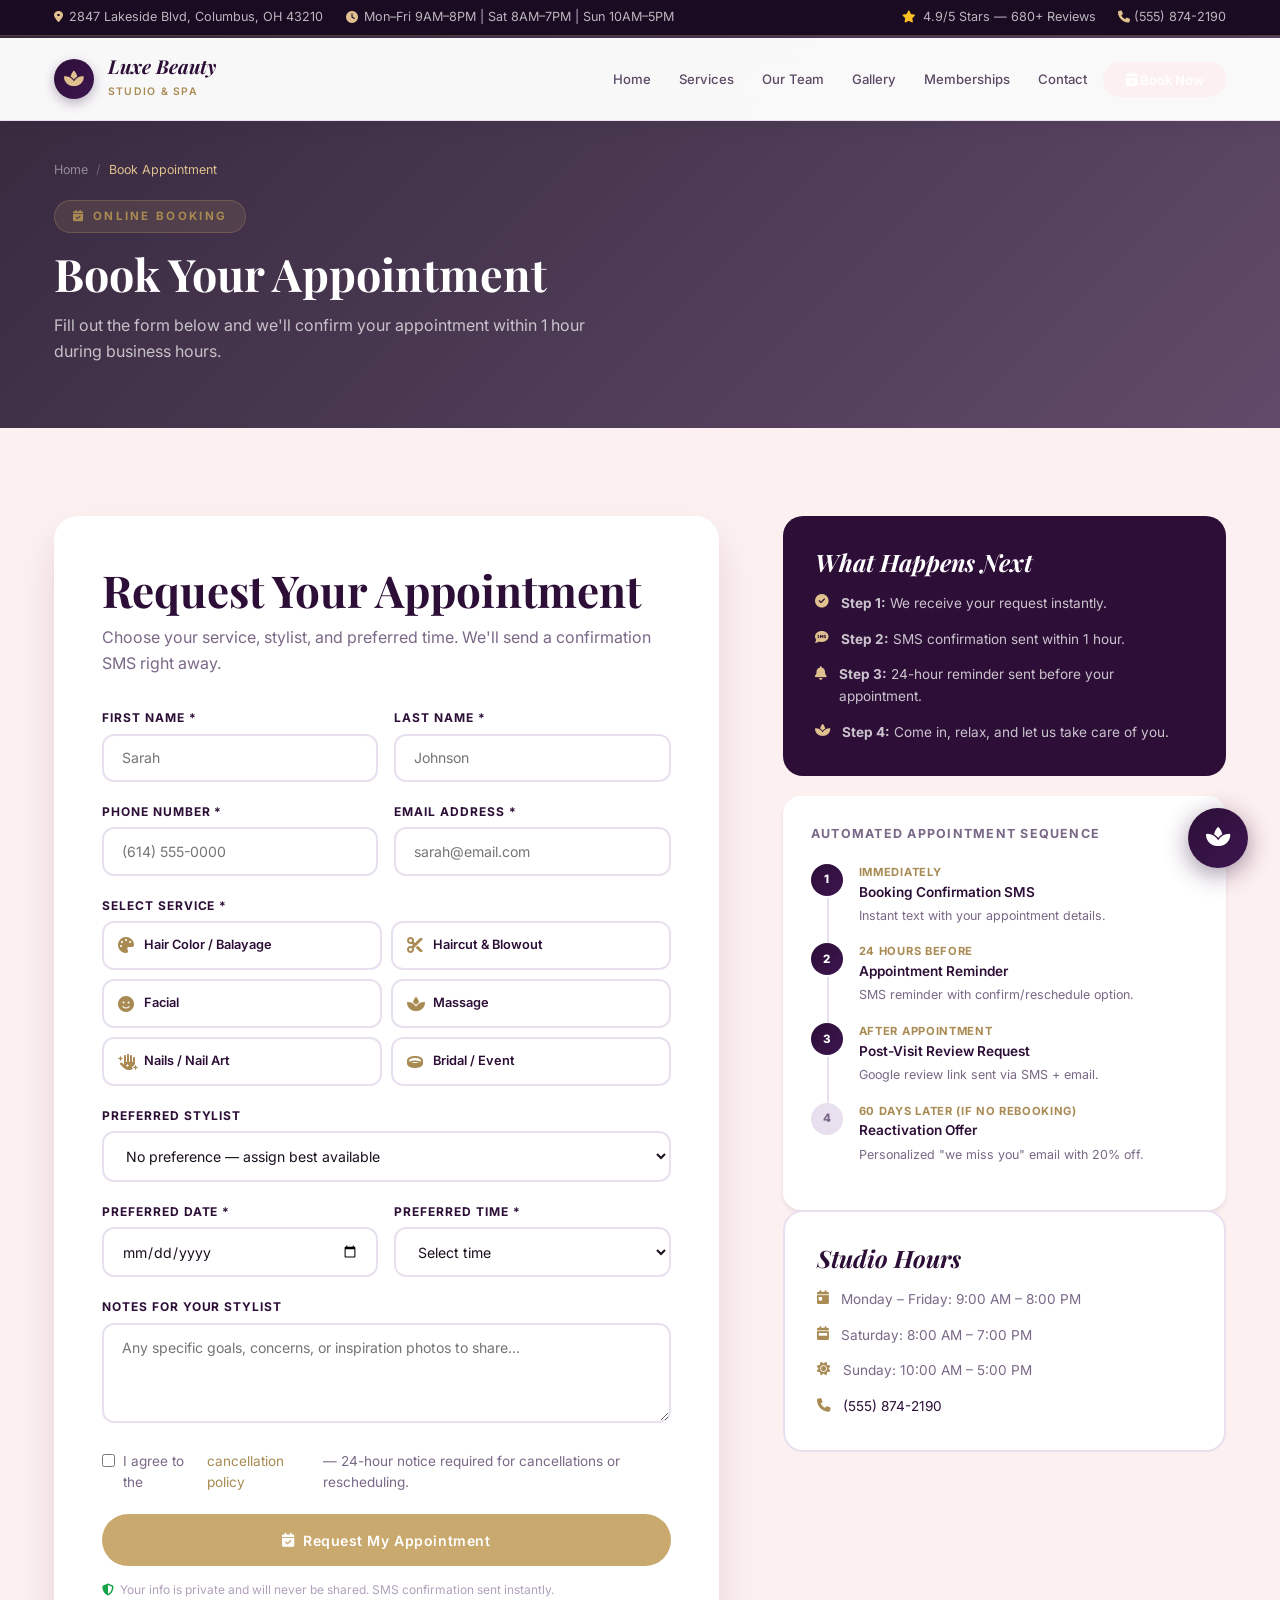
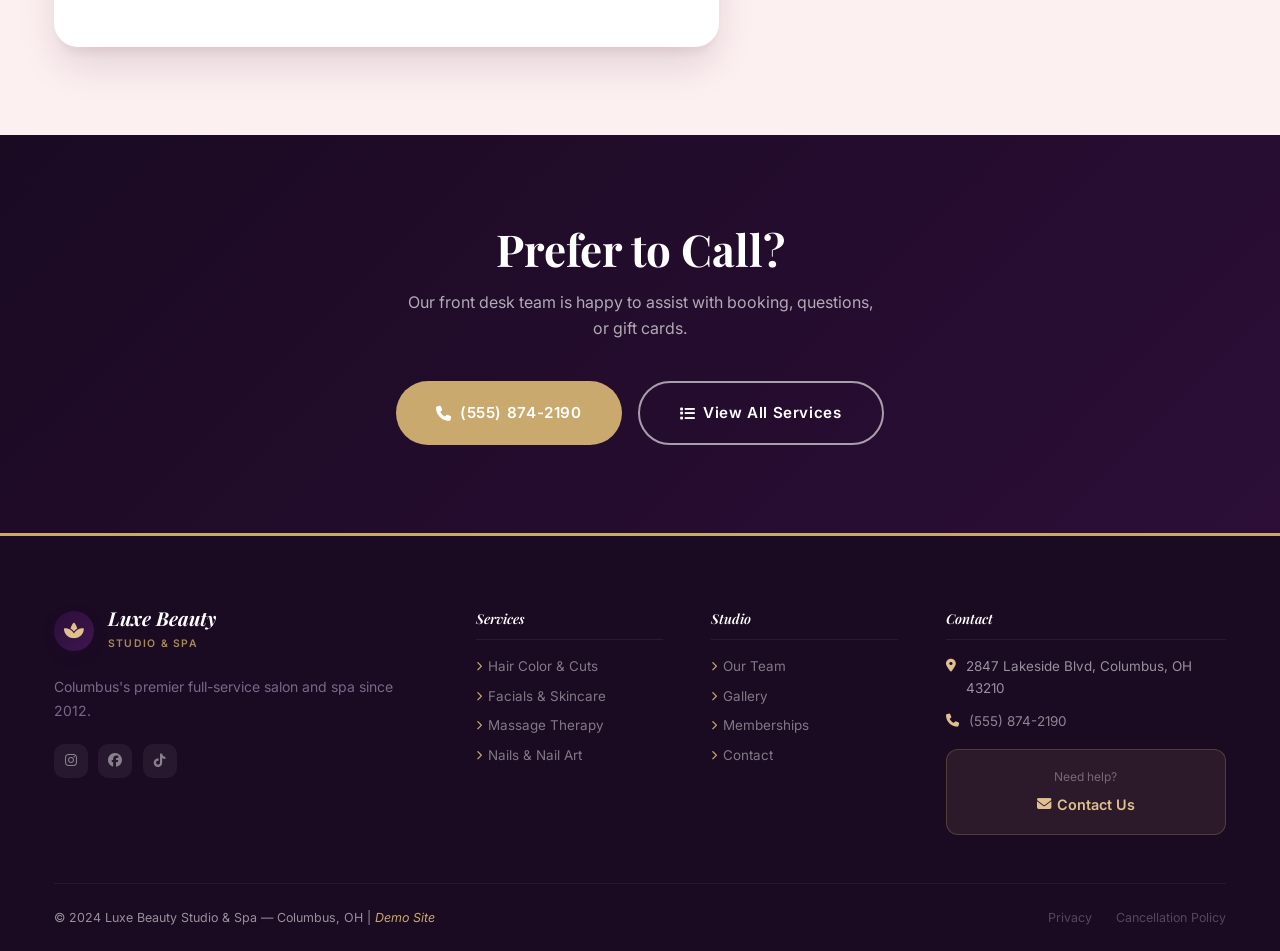
==== booking.html @ 91ecd293 "Initial commit: Luxe Beauty Studio — Salon & Spa Demo Site" ====
<!DOCTYPE html>
<html lang="en">
<head>
  <meta charset="UTF-8" />
  <meta name="viewport" content="width=device-width, initial-scale=1.0" />
  <title>Book Appointment | Luxe Beauty Studio | Columbus, OH</title>
  <meta name="description" content="Book your appointment at Luxe Beauty Studio online in 60 seconds. Hair, facials, massage, nails, bridal — 7 days a week in Columbus, OH." />
  <link rel="stylesheet" href="css/style.css" />
  <link rel="stylesheet" href="https://cdnjs.cloudflare.com/ajax/libs/font-awesome/6.5.0/css/all.min.css" />
  <link rel="preconnect" href="https://fonts.googleapis.com" />
  <link rel="preconnect" href="https://fonts.gstatic.com" crossorigin />
  <link href="https://fonts.googleapis.com/css2?family=Playfair+Display:ital,wght@0,400;0,600;0,700;1,400;1,600&family=Inter:wght@400;500;600;700&display=swap" rel="stylesheet" />
</head>
<body>

  <div class="top-bar">
    <div class="container">
      <div class="top-bar-left">
        <div class="top-bar-item"><i class="fas fa-map-marker-alt"></i><span>2847 Lakeside Blvd, Columbus, OH 43210</span></div>
        <div class="top-bar-item"><i class="fas fa-clock"></i><span>Mon–Fri 9AM–8PM | Sat 8AM–7PM | Sun 10AM–5PM</span></div>
      </div>
      <div class="top-bar-right">
        <div class="top-bar-item"><i class="fas fa-star" style="color:#fbbf24"></i><span>4.9/5 Stars — 680+ Reviews</span></div>
        <div class="top-bar-item"><a href="tel:5558742190"><i class="fas fa-phone"></i> (555) 874-2190</a></div>
      </div>
    </div>
  </div>

  <nav class="navbar">
    <div class="container">
      <a href="index.html" class="nav-logo">
        <div class="logo-emblem"><i class="fas fa-spa" style="color:var(--gold-light)"></i></div>
        <div><div class="logo-text-main">Luxe Beauty</div><span class="logo-text-sub">Studio &amp; Spa</span></div>
      </a>
      <ul class="nav-links">
        <li><a href="index.html">Home</a></li>
        <li><a href="services.html">Services</a></li>
        <li><a href="stylists.html">Our Team</a></li>
        <li><a href="gallery.html">Gallery</a></li>
        <li><a href="membership.html">Memberships</a></li>
        <li><a href="contact.html">Contact</a></li>
        <li><a href="booking.html" class="nav-cta active"><i class="fas fa-calendar-check"></i> Book Now</a></li>
      </ul>
      <button class="mobile-menu-btn" aria-label="Menu"><span></span><span></span><span></span></button>
    </div>
  </nav>

  <div class="page-hero">
    <div class="page-hero-bg" style="background-image:url('https://images.unsplash.com/photo-1522337360788-8b13dee7a37e?auto=format&fit=crop&w=1920&q=80')"></div>
    <div class="page-hero-overlay"></div>
    <div class="container">
      <div class="breadcrumb"><a href="index.html">Home</a><span class="sep">/</span><span class="current">Book Appointment</span></div>
      <div class="section-label"><i class="fas fa-calendar-check"></i> Online Booking</div>
      <h1>Book Your Appointment</h1>
      <p>Fill out the form below and we'll confirm your appointment within 1 hour during business hours.</p>
    </div>
  </div>

  <section class="booking-section">
    <div class="container">
      <div class="booking-grid">

        <!-- BOOKING FORM -->
        <div class="booking-form-card">
          <h2>Request Your Appointment</h2>
          <p>Choose your service, stylist, and preferred time. We'll send a confirmation SMS right away.</p>
          <form id="bookingForm" novalidate>

            <div class="form-row">
              <div class="form-group">
                <label class="form-label">First Name *</label>
                <input class="form-input" type="text" name="clientName" placeholder="Sarah" required />
              </div>
              <div class="form-group">
                <label class="form-label">Last Name *</label>
                <input class="form-input" type="text" name="clientLast" placeholder="Johnson" required />
              </div>
            </div>

            <div class="form-row">
              <div class="form-group">
                <label class="form-label">Phone Number *</label>
                <input class="form-input" type="tel" placeholder="(614) 555-0000" required />
              </div>
              <div class="form-group">
                <label class="form-label">Email Address *</label>
                <input class="form-input" type="email" placeholder="sarah@email.com" required />
              </div>
            </div>

            <div class="form-group">
              <label class="form-label">Select Service *</label>
              <div class="service-picker">
                <div class="service-pick-card" data-service="Hair Color / Balayage">
                  <i class="fas fa-palette"></i><span>Hair Color / Balayage</span>
                </div>
                <div class="service-pick-card" data-service="Haircut & Blowout">
                  <i class="fas fa-cut"></i><span>Haircut &amp; Blowout</span>
                </div>
                <div class="service-pick-card" data-service="Facial">
                  <i class="fas fa-smile"></i><span>Facial</span>
                </div>
                <div class="service-pick-card" data-service="Massage">
                  <i class="fas fa-spa"></i><span>Massage</span>
                </div>
                <div class="service-pick-card" data-service="Nails / Nail Art">
                  <i class="fas fa-hand-sparkles"></i><span>Nails / Nail Art</span>
                </div>
                <div class="service-pick-card" data-service="Bridal / Special Event">
                  <i class="fas fa-ring"></i><span>Bridal / Event</span>
                </div>
              </div>
              <input type="hidden" id="selectedService" name="service" value="" />
            </div>

            <div class="form-group">
              <label class="form-label">Preferred Stylist</label>
              <select class="form-select" name="stylist">
                <option value="">No preference — assign best available</option>
                <option value="sophia">Sophia Laurent (Color Director)</option>
                <option value="jade">Jade Williams (Balayage)</option>
                <option value="elena">Elena Rossi (Skincare)</option>
                <option value="marcus">Marcus Bell (Cuts & Style)</option>
                <option value="priya">Priya Sharma (Massage)</option>
                <option value="chloe">Chloe Davis (Nails)</option>
              </select>
            </div>

            <div class="form-row">
              <div class="form-group">
                <label class="form-label">Preferred Date *</label>
                <input class="form-input" type="date" name="apptDate" required />
              </div>
              <div class="form-group">
                <label class="form-label">Preferred Time *</label>
                <select class="form-select" name="apptTime" required>
                  <option value="">Select time</option>
                  <option>9:00 AM</option>
                  <option>10:00 AM</option>
                  <option>11:00 AM</option>
                  <option>12:00 PM</option>
                  <option>1:00 PM</option>
                  <option>2:00 PM</option>
                  <option>3:00 PM</option>
                  <option>4:00 PM</option>
                  <option>5:00 PM</option>
                  <option>6:00 PM</option>
                </select>
              </div>
            </div>

            <div class="form-group">
              <label class="form-label">Notes for Your Stylist</label>
              <textarea class="form-textarea" name="notes" placeholder="Any specific goals, concerns, or inspiration photos to share…"></textarea>
            </div>

            <div class="form-group">
              <label style="display:flex; gap:0.5rem; align-items:flex-start; cursor:pointer; font-size:0.85rem; color:var(--gray-600);">
                <input type="checkbox" required style="margin-top:3px; accent-color:var(--gold);" />
                I agree to the <a href="#" style="color:var(--gold-dark);">cancellation policy</a> — 24-hour notice required for cancellations or rescheduling.
              </label>
            </div>

            <button type="submit" class="btn btn-gold" style="width:100%; justify-content:center; padding:1.1rem;"><i class="fas fa-calendar-check"></i> Request My Appointment</button>
            <p class="form-note"><i class="fas fa-shield-alt"></i> Your info is private and will never be shared. SMS confirmation sent instantly.</p>
          </form>
        </div>

        <!-- SIDEBAR -->
        <div class="booking-sidebar">
          <div class="book-sidebar-card">
            <h3>What Happens Next</h3>
            <div class="book-feature"><i class="fas fa-check-circle"></i><span><strong>Step 1:</strong> We receive your request instantly.</span></div>
            <div class="book-feature"><i class="fas fa-comment-sms"></i><span><strong>Step 2:</strong> SMS confirmation sent within 1 hour.</span></div>
            <div class="book-feature"><i class="fas fa-bell"></i><span><strong>Step 3:</strong> 24-hour reminder sent before your appointment.</span></div>
            <div class="book-feature"><i class="fas fa-spa"></i><span><strong>Step 4:</strong> Come in, relax, and let us take care of you.</span></div>
          </div>

          <div class="appt-seq">
            <h4>Automated Appointment Sequence</h4>
            <div class="aseq-item">
              <div class="aseq-dot">1</div>
              <div class="aseq-content">
                <div class="aseq-time">Immediately</div>
                <h5>Booking Confirmation SMS</h5>
                <p style="font-size:0.78rem;">Instant text with your appointment details.</p>
              </div>
            </div>
            <div class="aseq-item">
              <div class="aseq-dot">2</div>
              <div class="aseq-content">
                <div class="aseq-time">24 Hours Before</div>
                <h5>Appointment Reminder</h5>
                <p style="font-size:0.78rem;">SMS reminder with confirm/reschedule option.</p>
              </div>
            </div>
            <div class="aseq-item">
              <div class="aseq-dot">3</div>
              <div class="aseq-content">
                <div class="aseq-time">After Appointment</div>
                <h5>Post-Visit Review Request</h5>
                <p style="font-size:0.78rem;">Google review link sent via SMS + email.</p>
              </div>
            </div>
            <div class="aseq-item">
              <div class="aseq-dot muted">4</div>
              <div class="aseq-content">
                <div class="aseq-time">60 Days Later (if no rebooking)</div>
                <h5>Reactivation Offer</h5>
                <p style="font-size:0.78rem;">Personalized "we miss you" email with 20% off.</p>
              </div>
            </div>
          </div>

          <div class="book-sidebar-card" style="background:white; border:2px solid var(--gray-200); color:var(--dark);">
            <h3 style="color:var(--plum);">Studio Hours</h3>
            <div class="book-feature" style="color:var(--gray-600);"><i class="fas fa-calendar-day" style="color:var(--gold-dark)"></i><span>Monday – Friday: 9:00 AM – 8:00 PM</span></div>
            <div class="book-feature" style="color:var(--gray-600);"><i class="fas fa-calendar-week" style="color:var(--gold-dark)"></i><span>Saturday: 8:00 AM – 7:00 PM</span></div>
            <div class="book-feature" style="color:var(--gray-600);"><i class="fas fa-sun" style="color:var(--gold-dark)"></i><span>Sunday: 10:00 AM – 5:00 PM</span></div>
            <div class="book-feature" style="color:var(--gray-600);"><i class="fas fa-phone" style="color:var(--gold-dark)"></i><span><a href="tel:5558742190" style="color:var(--plum);">(555) 874-2190</a></span></div>
          </div>
        </div>

      </div>
    </div>
  </section>

  <!-- CTA -->
  <div class="cta-band">
    <div class="container">
      <h2>Prefer to Call?</h2>
      <p>Our front desk team is happy to assist with booking, questions, or gift cards.</p>
      <div class="cta-buttons">
        <a href="tel:5558742190" class="btn btn-gold btn-lg"><i class="fas fa-phone"></i> (555) 874-2190</a>
        <a href="services.html" class="btn btn-outline btn-lg"><i class="fas fa-list"></i> View All Services</a>
      </div>
    </div>
  </div>

  <footer class="footer">
    <div class="container">
      <div class="footer-grid">
        <div class="footer-brand"><div class="nav-logo" style="margin-bottom:1rem;"><div class="logo-emblem"><i class="fas fa-spa" style="color:var(--gold-light)"></i></div><div><div class="logo-text-main" style="color:white;">Luxe Beauty</div><span class="logo-text-sub">Studio &amp; Spa</span></div></div><p>Columbus's premier full-service salon and spa since 2012.</p><div class="footer-social"><a href="#" class="social-link"><i class="fab fa-instagram"></i></a><a href="#" class="social-link"><i class="fab fa-facebook"></i></a><a href="#" class="social-link"><i class="fab fa-tiktok"></i></a></div></div>
        <div class="footer-col"><h4>Services</h4><ul class="footer-links"><li><a href="services.html"><i class="fas fa-chevron-right"></i> Hair Color & Cuts</a></li><li><a href="services.html"><i class="fas fa-chevron-right"></i> Facials & Skincare</a></li><li><a href="services.html"><i class="fas fa-chevron-right"></i> Massage Therapy</a></li><li><a href="services.html"><i class="fas fa-chevron-right"></i> Nails & Nail Art</a></li></ul></div>
        <div class="footer-col"><h4>Studio</h4><ul class="footer-links"><li><a href="stylists.html"><i class="fas fa-chevron-right"></i> Our Team</a></li><li><a href="gallery.html"><i class="fas fa-chevron-right"></i> Gallery</a></li><li><a href="membership.html"><i class="fas fa-chevron-right"></i> Memberships</a></li><li><a href="contact.html"><i class="fas fa-chevron-right"></i> Contact</a></li></ul></div>
        <div class="footer-col"><h4>Contact</h4><div class="footer-contact-item"><i class="fas fa-map-marker-alt"></i><span>2847 Lakeside Blvd, Columbus, OH 43210</span></div><div class="footer-contact-item"><i class="fas fa-phone"></i><a href="tel:5558742190">(555) 874-2190</a></div><div class="footer-cta-box" style="margin-top:1rem;"><p>Need help?</p><a href="contact.html"><i class="fas fa-envelope"></i> Contact Us</a></div></div>
      </div>
    </div>
    <div class="container"><div class="footer-bottom"><span>© 2024 Luxe Beauty Studio &amp; Spa — Columbus, OH | <em>Demo Site</em></span><div class="footer-bottom-links"><a href="#">Privacy</a><a href="#">Cancellation Policy</a></div></div></div>
  </footer>

  <!-- MODALS -->
  <div id="bookingConfirmModal" class="modal-overlay">
    <div class="modal-card">
      <div class="modal-icon success"><i class="fas fa-check"></i></div>
      <h3>Appointment Requested!</h3>
      <p>Thank you, <strong class="conf-name">Sarah</strong>! Your appointment request has been received. We'll send a confirmation SMS within 1 hour.</p>
      <div class="modal-box">
        <h4>Appointment Summary</h4>
        <div class="conf-row"><i class="fas fa-spa"></i><span>Service: <strong class="conf-service">Balayage</strong></span></div>
        <div class="conf-row"><i class="fas fa-calendar"></i><span>Date &amp; Time: <strong class="conf-date">TBD</strong></span></div>
        <div class="conf-row"><i class="fas fa-map-marker-alt"></i><span>2847 Lakeside Blvd, Columbus, OH 43210</span></div>
      </div>
      <div class="sms-preview">
        <i class="fas fa-comment-sms"></i>
        <span>"Appointment confirmed! 💜 See you at Luxe Beauty Studio. Reply H for help or call (555) 874-2190 to reschedule. We can't wait to see you! — The Luxe Team 🌸"</span>
      </div>
      <button class="btn btn-gold" onclick="closeModal('bookingConfirmModal')"><i class="fas fa-spa"></i> See You Then!</button>
    </div>
  </div>

  <button class="chatbot-toggle" aria-label="Chat with Aria"><i class="fas fa-spa"></i><div class="chatbot-badge" style="display:none;">1</div></button>
  <div class="chatbot-window">
    <div class="chatbot-header"><div class="chatbot-avatar">🌸</div><div class="chatbot-header-info"><h4>Aria — Beauty Concierge</h4><p><span class="online-dot"></span> Online now</p></div><button class="chatbot-close"><i class="fas fa-times"></i></button></div>
    <div class="chatbot-messages"></div>
    <div class="chatbot-quick-replies"></div>
    <div class="chatbot-input-area"><input class="chatbot-input" type="text" placeholder="Need help booking?" /><button class="chatbot-send"><i class="fas fa-paper-plane"></i></button></div>
  </div>

  <script src="js/main.js"></script>
</body>
</html>
---- css/style.css ----
/* Luxe Beauty Studio — Main Stylesheet */

:root {
  --plum: #2c0e37;
  --plum-dark: #1a0a22;
  --plum-light: #3d1650;
  --gold: #c9a96e;
  --gold-light: #dfc08e;
  --gold-dark: #a88a52;
  --rose: #e8b4b8;
  --rose-dark: #c9898f;
  --blush: #fdf0f0;
  --blush-dark: #f5e0e3;
  --cream: #fdfaf8;
  --cream-dark: #f5f0eb;
  --white: #ffffff;
  --dark: #1a0f1e;
  --gray-800: #3d2e47;
  --gray-700: #5a4a65;
  --gray-600: #7a6887;
  --gray-400: #b0a0bb;
  --gray-200: #e8e0ef;
  --gray-100: #f5f0f8;
  --green: #16a34a;
  --shadow: 0 4px 6px -1px rgba(44,14,55,0.07), 0 2px 4px -1px rgba(44,14,55,0.04);
  --shadow-lg: 0 10px 20px -3px rgba(44,14,55,0.12), 0 4px 8px -2px rgba(44,14,55,0.06);
  --shadow-xl: 0 20px 40px -5px rgba(44,14,55,0.15), 0 10px 10px -5px rgba(44,14,55,0.06);
  --shadow-rose: 0 8px 24px rgba(201,169,110,0.3);
}

* { margin: 0; padding: 0; box-sizing: border-box; }
html { scroll-behavior: smooth; }
body { font-family: 'Inter', sans-serif; color: var(--dark); line-height: 1.6; background: var(--white); }
h1,h2,h3 { font-family: 'Playfair Display', serif; font-weight: 700; line-height: 1.2; }
h4,h5 { font-weight: 600; }
h1 { font-size: clamp(2.2rem, 5vw, 3.8rem); }
h2 { font-size: clamp(1.75rem, 4vw, 2.75rem); }
h3 { font-size: clamp(1.1rem, 2.5vw, 1.5rem); }
p { color: var(--gray-600); }
a { text-decoration: none; color: inherit; }
em { font-style: italic; color: var(--gold); }
.text-center { text-align: center; }
.container { max-width: 1220px; margin: 0 auto; padding: 0 1.5rem; }
section { padding: 5.5rem 0; }

.section-label {
  display: inline-flex; align-items: center; gap: 0.5rem;
  background: rgba(201,169,110,0.12); color: var(--gold-dark);
  font-size: 0.72rem; font-weight: 700; letter-spacing: 0.2em; text-transform: uppercase;
  padding: 0.4rem 1.1rem; border-radius: 999px; margin-bottom: 0.875rem;
  border: 1px solid rgba(201,169,110,0.25);
}
.section-title { margin-bottom: 0.875rem; color: var(--plum); }
.section-subtitle { font-size: 1.05rem; color: var(--gray-600); max-width: 580px; margin: 0 auto 3rem; }

/* ===== BUTTONS ===== */
.btn {
  display: inline-flex; align-items: center; gap: 0.5rem;
  padding: 0.9rem 2rem; border-radius: 999px;
  font-weight: 600; font-size: 0.88rem; cursor: pointer; letter-spacing: 0.04em;
  transition: all 0.25s ease; border: none; font-family: 'Inter', sans-serif;
}
.btn-primary { background: var(--plum); color: white; }
.btn-primary:hover { background: var(--plum-dark); transform: translateY(-2px); box-shadow: var(--shadow-lg); }
.btn-gold { background: var(--gold); color: white; }
.btn-gold:hover { background: var(--gold-dark); transform: translateY(-2px); box-shadow: var(--shadow-rose); }
.btn-outline { background: transparent; color: white; border: 2px solid rgba(255,255,255,0.6); }
.btn-outline:hover { background: white; color: var(--plum); border-color: white; }
.btn-outline-gold { background: transparent; color: var(--gold-dark); border: 2px solid var(--gold); }
.btn-outline-gold:hover { background: var(--gold); color: white; }
.btn-rose { background: var(--rose-dark); color: white; }
.btn-rose:hover { background: #b5757b; transform: translateY(-2px); }
.btn-green { background: var(--green); color: white; }
.btn-green:hover { background: #15803d; transform: translateY(-2px); }
.btn-lg { padding: 1.1rem 2.5rem; font-size: 0.95rem; }
.btn-sm { padding: 0.5rem 1.25rem; font-size: 0.78rem; }

/* ===== TOP BAR ===== */
.top-bar {
  position: fixed; top: 0; width: 100%; z-index: 1001;
  background: var(--plum-dark); padding: 0.45rem 0;
  font-size: 0.79rem; color: rgba(255,255,255,0.7);
  border-bottom: 1px solid rgba(201,169,110,0.3);
}
.top-bar .container { display: flex; justify-content: space-between; align-items: center; flex-wrap: wrap; gap: 0.4rem; }
.top-bar-left, .top-bar-right { display: flex; align-items: center; gap: 1.4rem; }
.top-bar-item { display: flex; align-items: center; gap: 0.4rem; }
.top-bar-item i { color: var(--gold-light); font-size: 0.75rem; }
.top-bar-item a { color: rgba(255,255,255,0.7); transition: color 0.2s; }
.top-bar-item a:hover { color: var(--gold-light); }

/* ===== NAVBAR ===== */
.navbar {
  position: fixed; top: 38px; width: 100%; z-index: 1000;
  background: rgba(255,255,255,0.97); backdrop-filter: blur(12px);
  padding: 1.1rem 0; border-bottom: 1px solid var(--gray-200);
  box-shadow: 0 2px 20px rgba(44,14,55,0.06);
  transition: all 0.3s ease;
}
.navbar.scrolled { padding: 0.75rem 0; }
.navbar .container { display: flex; align-items: center; justify-content: space-between; }
.nav-logo { display: flex; align-items: center; gap: 0.875rem; }
.logo-emblem {
  width: 40px; height: 40px; background: linear-gradient(135deg, var(--plum) 0%, var(--plum-light) 100%);
  border-radius: 50%; display: flex; align-items: center; justify-content: center;
  font-size: 1.1rem; flex-shrink: 0; box-shadow: 0 4px 12px rgba(44,14,55,0.3);
}
.logo-text-main { font-family: 'Playfair Display', serif; font-weight: 700; font-size: 1.2rem; color: var(--plum); line-height: 1.1; font-style: italic; }
.logo-text-sub { font-size: 0.65rem; color: var(--gold-dark); font-weight: 600; letter-spacing: 0.12em; text-transform: uppercase; }
.nav-links { list-style: none; display: flex; align-items: center; gap: 0.25rem; }
.nav-links a { font-size: 0.82rem; font-weight: 500; color: var(--gray-700); padding: 0.4rem 0.75rem; border-radius: 999px; transition: all 0.2s; }
.nav-links a:hover, .nav-links a.active { color: var(--plum); background: var(--blush); }
.nav-links .nav-cta { background: var(--plum); color: white !important; padding: 0.6rem 1.4rem; font-weight: 600; }
.nav-links .nav-cta:hover { background: var(--plum-dark); transform: translateY(-1px); }
.mobile-menu-btn { display: none; flex-direction: column; gap: 5px; background: none; border: none; cursor: pointer; padding: 4px; }
.mobile-menu-btn span { display: block; width: 24px; height: 2px; background: var(--plum); transition: all 0.3s; border-radius: 2px; }

/* ===== HERO ===== */
.hero {
  position: relative; min-height: 100vh;
  display: flex; align-items: center;
  padding-top: 10rem; padding-bottom: 5rem; overflow: hidden;
}
.hero-bg { position: absolute; inset: 0; background-size: cover; background-position: center; z-index: 0; }
.hero-overlay { position: absolute; inset: 0; background: linear-gradient(135deg, rgba(26,10,34,0.88) 0%, rgba(44,14,55,0.75) 55%, rgba(201,169,110,0.12) 100%); z-index: 1; }
.hero-content { position: relative; z-index: 2; max-width: 720px; }
.hero-eyebrow { display: flex; align-items: center; gap: 0.875rem; margin-bottom: 1.5rem; }
.hero-eyebrow-line { width: 40px; height: 1px; background: var(--gold); }
.hero-eyebrow span { color: var(--gold-light); font-size: 0.75rem; font-weight: 600; letter-spacing: 0.2em; text-transform: uppercase; }
.hero h1 { color: white; margin-bottom: 1.25rem; }
.hero h1 em { color: var(--gold-light); }
.hero-desc { font-size: 1.05rem; color: rgba(255,255,255,0.72); max-width: 520px; margin-bottom: 2.5rem; line-height: 1.8; }
.hero-buttons { display: flex; gap: 1rem; flex-wrap: wrap; margin-bottom: 3.5rem; }
.hero-trust { display: flex; gap: 2rem; flex-wrap: wrap; }
.hero-trust-item { display: flex; align-items: center; gap: 0.5rem; color: rgba(255,255,255,0.6); font-size: 0.8rem; }
.hero-trust-item i { color: var(--gold-light); }

/* ===== PAGE HERO ===== */
.page-hero { position: relative; padding: 10rem 0 4rem; overflow: hidden; }
.page-hero-bg { position: absolute; inset: 0; background-size: cover; background-position: center; z-index: 0; }
.page-hero-overlay { position: absolute; inset: 0; background: linear-gradient(135deg, rgba(26,10,34,0.88) 0%, rgba(44,14,55,0.75) 100%); z-index: 1; }
.page-hero .container { position: relative; z-index: 2; }
.page-hero h1 { color: white; margin-bottom: 0.75rem; font-size: clamp(1.8rem, 4vw, 2.8rem); }
.page-hero p { color: rgba(255,255,255,0.7); font-size: 1rem; max-width: 540px; }
.breadcrumb { display: flex; align-items: center; gap: 0.5rem; font-size: 0.78rem; color: rgba(255,255,255,0.45); margin-bottom: 1.25rem; }
.breadcrumb a { color: rgba(255,255,255,0.45); transition: color 0.2s; }
.breadcrumb a:hover { color: var(--gold-light); }
.breadcrumb .sep { color: rgba(255,255,255,0.25); }
.breadcrumb .current { color: var(--gold-light); }

/* ===== SERVICE CARDS ===== */
.services-grid { display: grid; grid-template-columns: repeat(3, 1fr); gap: 1.75rem; }
.service-card {
  background: white; border-radius: 20px; padding: 2.25rem;
  box-shadow: var(--shadow); border: 1px solid var(--gray-200);
  transition: all 0.3s ease; position: relative; overflow: hidden;
}
.service-card::after { content: ''; position: absolute; bottom: 0; left: 0; right: 0; height: 3px; background: linear-gradient(90deg, var(--rose), var(--gold)); opacity: 0; transition: opacity 0.3s; }
.service-card:hover { transform: translateY(-5px); box-shadow: var(--shadow-xl); border-color: transparent; }
.service-card:hover::after { opacity: 1; }
.service-icon { width: 52px; height: 52px; background: var(--blush); border-radius: 14px; display: flex; align-items: center; justify-content: center; font-size: 1.25rem; margin-bottom: 1.25rem; }
.service-card h3 { font-size: 1.05rem; color: var(--plum); margin-bottom: 0.5rem; }
.service-card p { font-size: 0.875rem; line-height: 1.7; }
.service-card .price-range { font-size: 0.78rem; font-weight: 700; color: var(--gold-dark); margin-top: 0.875rem; }
.service-card .card-link { display: inline-flex; align-items: center; gap: 0.4rem; color: var(--plum); font-size: 0.8rem; font-weight: 600; margin-top: 1rem; transition: gap 0.2s; }
.service-card .card-link:hover { gap: 0.65rem; color: var(--gold-dark); }

/* ===== PRICING TABLE ===== */
.price-table { background: white; border-radius: 20px; box-shadow: var(--shadow-lg); overflow: hidden; border: 1px solid var(--gray-200); }
.price-category { border-bottom: 1px solid var(--gray-200); }
.price-category:last-child { border: none; }
.price-cat-header { background: var(--blush); padding: 1rem 2rem; display: flex; align-items: center; gap: 0.75rem; }
.price-cat-header i { color: var(--gold-dark); }
.price-cat-header h3 { font-size: 1rem; color: var(--plum); font-family: 'Playfair Display', serif; font-style: italic; }
.price-row { display: flex; justify-content: space-between; align-items: center; padding: 0.875rem 2rem; border-bottom: 1px solid var(--gray-100); }
.price-row:last-child { border: none; }
.price-row-name { font-size: 0.88rem; color: var(--gray-700); }
.price-row-desc { font-size: 0.75rem; color: var(--gray-400); }
.price-row-price { font-weight: 700; color: var(--plum); font-size: 0.88rem; white-space: nowrap; }

/* ===== BOOKING FORM ===== */
.booking-section { background: var(--blush); }
.booking-grid { display: grid; grid-template-columns: 1.5fr 1fr; gap: 4rem; align-items: start; }
.booking-form-card { background: white; border-radius: 24px; padding: 3rem; box-shadow: var(--shadow-xl); }
.booking-form-card h2 { color: var(--plum); margin-bottom: 0.5rem; }
.booking-form-card > p { margin-bottom: 2rem; }
.booking-sidebar {}
.book-sidebar-card { background: var(--plum); border-radius: 20px; padding: 2rem; color: white; margin-bottom: 1.25rem; }
.book-sidebar-card h3 { color: white; font-family: 'Playfair Display', serif; margin-bottom: 1rem; font-style: italic; }
.book-feature { display: flex; gap: 0.75rem; align-items: flex-start; margin-bottom: 0.875rem; font-size: 0.85rem; color: rgba(255,255,255,0.75); }
.book-feature:last-child { margin: 0; }
.book-feature i { color: var(--gold-light); flex-shrink: 0; margin-top: 0.15rem; }

/* ===== APPOINTMENT SEQUENCE ===== */
.appt-seq { background: white; border-radius: 18px; padding: 1.75rem; box-shadow: var(--shadow); }
.appt-seq h4 { font-size: 0.78rem; text-transform: uppercase; letter-spacing: 0.1em; color: var(--gray-600); margin-bottom: 1.25rem; font-weight: 700; }
.aseq-item { display: flex; gap: 1rem; align-items: flex-start; margin-bottom: 1.1rem; position: relative; }
.aseq-item:not(:last-child)::after { content: ''; position: absolute; left: 16px; top: 34px; width: 2px; height: calc(100% - 8px); background: var(--gray-200); }
.aseq-dot { width: 32px; height: 32px; border-radius: 50%; background: linear-gradient(135deg, var(--plum), var(--plum-light)); display: flex; align-items: center; justify-content: center; color: white; font-size: 0.72rem; font-weight: 800; flex-shrink: 0; }
.aseq-dot.muted { background: var(--gray-200); color: var(--gray-600); }
.aseq-content h5 { font-size: 0.85rem; color: var(--plum); margin-bottom: 0.15rem; }
.aseq-content p { font-size: 0.78rem; }
.aseq-time { font-size: 0.7rem; color: var(--gold-dark); font-weight: 700; text-transform: uppercase; letter-spacing: 0.06em; }

/* ===== FORM ELEMENTS ===== */
.form-group { margin-bottom: 1.25rem; }
.form-row { display: grid; grid-template-columns: 1fr 1fr; gap: 1rem; }
.form-label { display: block; font-size: 0.75rem; font-weight: 700; color: var(--plum); margin-bottom: 0.4rem; text-transform: uppercase; letter-spacing: 0.08em; }
.form-input, .form-select, .form-textarea {
  width: 100%; padding: 0.85rem 1.1rem;
  border: 2px solid var(--gray-200); border-radius: 12px;
  font-family: 'Inter', sans-serif; font-size: 0.88rem; color: var(--dark);
  transition: border-color 0.2s, box-shadow 0.2s; background: white;
}
.form-input:focus, .form-select:focus, .form-textarea:focus {
  outline: none; border-color: var(--gold); box-shadow: 0 0 0 3px rgba(201,169,110,0.15);
}
.form-textarea { min-height: 100px; resize: vertical; }
.form-note { font-size: 0.75rem; color: var(--gray-400); margin-top: 0.875rem; display: flex; align-items: center; gap: 0.4rem; }
.form-note i { color: var(--green); }

/* ===== SERVICE SELECTOR ===== */
.service-picker { display: grid; grid-template-columns: 1fr 1fr; gap: 0.6rem; margin-bottom: 1.25rem; }
.service-pick-card {
  border: 2px solid var(--gray-200); border-radius: 12px; padding: 0.75rem 0.875rem;
  cursor: pointer; transition: all 0.2s; background: white;
  display: flex; align-items: center; gap: 0.6rem;
}
.service-pick-card:hover, .service-pick-card.selected { border-color: var(--gold); background: var(--blush); }
.service-pick-card i { color: var(--gold-dark); width: 16px; }
.service-pick-card span { font-size: 0.8rem; font-weight: 600; color: var(--plum); }

/* ===== STYLISTS GRID ===== */
.stylists-grid { display: grid; grid-template-columns: repeat(3, 1fr); gap: 1.75rem; }
.stylist-card { background: white; border-radius: 20px; overflow: hidden; box-shadow: var(--shadow); transition: all 0.3s ease; }
.stylist-card:hover { transform: translateY(-5px); box-shadow: var(--shadow-xl); }
.stylist-img { height: 280px; overflow: hidden; position: relative; }
.stylist-img img { width: 100%; height: 100%; object-fit: cover; transition: transform 0.4s ease; }
.stylist-card:hover .stylist-img img { transform: scale(1.05); }
.stylist-specialty { position: absolute; bottom: 0.875rem; left: 0.875rem; background: var(--gold); color: white; font-size: 0.65rem; font-weight: 700; text-transform: uppercase; letter-spacing: 0.1em; padding: 0.2rem 0.65rem; border-radius: 999px; }
.stylist-body { padding: 1.5rem; }
.stylist-body h3 { font-family: 'Playfair Display', serif; color: var(--plum); margin-bottom: 0.25rem; font-size: 1.1rem; }
.stylist-years { font-size: 0.72rem; color: var(--gold-dark); font-weight: 700; text-transform: uppercase; letter-spacing: 0.08em; margin-bottom: 0.5rem; }
.stylist-body p { font-size: 0.82rem; line-height: 1.65; }

/* ===== GALLERY ===== */
.gallery-grid { display: grid; grid-template-columns: repeat(3, 1fr); gap: 1rem; }
.gallery-card { border-radius: 16px; overflow: hidden; position: relative; aspect-ratio: 3/4; cursor: pointer; }
.gallery-card img { width: 100%; height: 100%; object-fit: cover; transition: transform 0.4s ease; }
.gallery-card:hover img { transform: scale(1.06); }
.gallery-overlay { position: absolute; inset: 0; background: linear-gradient(0deg, rgba(26,10,34,0.8) 0%, transparent 60%); opacity: 0; transition: opacity 0.3s; display: flex; flex-direction: column; justify-content: flex-end; padding: 1.25rem; }
.gallery-card:hover .gallery-overlay { opacity: 1; }
.gallery-tag { font-size: 0.65rem; font-weight: 800; color: var(--gold-light); text-transform: uppercase; letter-spacing: 0.12em; margin-bottom: 0.25rem; }
.gallery-caption { color: white; font-size: 0.85rem; font-family: 'Playfair Display', serif; font-style: italic; }

/* ===== INSTAGRAM CAPTION GENERATOR ===== */
.caption-studio { background: white; border-radius: 24px; box-shadow: var(--shadow-xl); overflow: hidden; }
.caption-studio-header { background: linear-gradient(135deg, #833ab4, #fd1d1d, #fcb045); padding: 1.25rem 2rem; display: flex; align-items: center; gap: 0.875rem; }
.caption-studio-header i { color: white; font-size: 1.2rem; }
.caption-studio-header span { color: white; font-weight: 600; }
.caption-studio-header .caption-dot { width: 8px; height: 8px; border-radius: 50%; background: rgba(255,255,255,0.5); }
.caption-body { padding: 2rem; }
.caption-output { background: var(--blush); border-radius: 14px; padding: 1.25rem; font-size: 0.85rem; line-height: 1.75; color: var(--dark); min-height: 100px; white-space: pre-line; font-style: italic; margin-bottom: 1rem; border: 1px solid var(--blush-dark); }
.caption-tags { display: flex; flex-wrap: wrap; gap: 0.35rem; margin-bottom: 1rem; }
.caption-tag { font-size: 0.72rem; color: #3b82f6; font-weight: 500; }
.caption-actions { display: flex; gap: 0.75rem; }
.caption-actions .btn { flex: 1; justify-content: center; font-size: 0.8rem; padding: 0.6rem; }

/* ===== MEMBERSHIP ===== */
.membership-grid { display: grid; grid-template-columns: repeat(3, 1fr); gap: 1.75rem; }
.membership-card { border-radius: 24px; padding: 2.5rem; position: relative; overflow: hidden; }
.membership-card.basic { background: white; border: 2px solid var(--gray-200); box-shadow: var(--shadow); }
.membership-card.luxe { background: var(--plum); color: white; box-shadow: 0 20px 40px rgba(44,14,55,0.35); }
.membership-card.vip { background: linear-gradient(135deg, var(--plum-dark), var(--plum)); color: white; border: 2px solid var(--gold); box-shadow: 0 20px 40px rgba(201,169,110,0.3); }
.membership-badge { position: absolute; top: 1.25rem; right: 1.25rem; font-size: 0.65rem; font-weight: 800; letter-spacing: 0.1em; text-transform: uppercase; padding: 0.2rem 0.65rem; border-radius: 999px; }
.membership-card.basic .membership-badge { background: var(--gray-100); color: var(--gray-600); }
.membership-card.luxe .membership-badge { background: var(--gold); color: white; }
.membership-card.vip .membership-badge { background: var(--gold); color: white; }
.membership-tier { font-size: 0.72rem; font-weight: 700; letter-spacing: 0.15em; text-transform: uppercase; margin-bottom: 0.5rem; }
.membership-card.basic .membership-tier { color: var(--gray-600); }
.membership-card.luxe .membership-tier, .membership-card.vip .membership-tier { color: var(--gold-light); }
.membership-price { font-family: 'Playfair Display', serif; font-size: 3rem; font-weight: 700; line-height: 1; margin-bottom: 0.25rem; }
.membership-card.basic .membership-price { color: var(--plum); }
.membership-card.luxe .membership-price, .membership-card.vip .membership-price { color: white; }
.membership-period { font-size: 0.8rem; margin-bottom: 1.75rem; }
.membership-card.basic .membership-period { color: var(--gray-500); }
.membership-card.luxe .membership-period, .membership-card.vip .membership-period { color: rgba(255,255,255,0.6); }
.membership-features { list-style: none; display: flex; flex-direction: column; gap: 0.625rem; margin-bottom: 2rem; }
.membership-features li { display: flex; gap: 0.625rem; align-items: flex-start; font-size: 0.85rem; }
.membership-card.basic .membership-features li { color: var(--gray-700); }
.membership-card.luxe .membership-features li, .membership-card.vip .membership-features li { color: rgba(255,255,255,0.8); }
.membership-features li i { flex-shrink: 0; margin-top: 0.2rem; font-size: 0.75rem; }
.membership-card.basic .membership-features li i { color: var(--green); }
.membership-card.luxe .membership-features li i, .membership-card.vip .membership-features li i { color: var(--gold-light); }

/* ===== TESTIMONIALS ===== */
.testimonials-section { background: var(--blush); }
.testimonials-grid { display: grid; grid-template-columns: repeat(3, 1fr); gap: 1.75rem; }
.testimonial-card { background: white; border-radius: 20px; padding: 2rem; box-shadow: var(--shadow); }
.test-stars { display: flex; gap: 0.2rem; margin-bottom: 0.875rem; }
.test-stars i { color: #fbbf24; font-size: 0.88rem; }
.test-text { font-size: 0.88rem; line-height: 1.8; color: var(--gray-600); margin-bottom: 1.25rem; font-style: italic; font-family: 'Playfair Display', serif; }
.test-author { display: flex; align-items: center; gap: 0.875rem; }
.test-avatar { width: 42px; height: 42px; border-radius: 50%; object-fit: cover; border: 2px solid var(--rose); }
.test-name { font-weight: 700; font-size: 0.88rem; color: var(--plum); line-height: 1.2; }
.test-service { font-size: 0.72rem; color: var(--gold-dark); font-weight: 600; }

/* ===== REVIEW REQUEST / REACTIVATION ===== */
.automation-band { background: var(--plum-dark); padding: 5rem 0; }
.automation-grid { display: grid; grid-template-columns: repeat(3, 1fr); gap: 2rem; }
.auto-card { background: rgba(255,255,255,0.04); border: 1px solid rgba(201,169,110,0.2); border-radius: 20px; padding: 2rem; }
.auto-card-icon { width: 52px; height: 52px; background: rgba(201,169,110,0.12); border-radius: 14px; display: flex; align-items: center; justify-content: center; color: var(--gold-light); font-size: 1.25rem; margin-bottom: 1.25rem; }
.auto-card h3 { color: white; font-family: 'Playfair Display', serif; font-style: italic; margin-bottom: 0.5rem; font-size: 1.1rem; }
.auto-card p { color: rgba(255,255,255,0.6); font-size: 0.85rem; line-height: 1.7; margin-bottom: 1.25rem; }
.auto-card-preview { background: rgba(255,255,255,0.06); border-radius: 10px; padding: 1rem; font-size: 0.78rem; color: rgba(255,255,255,0.65); line-height: 1.6; font-style: italic; border-left: 3px solid var(--gold); }

/* ===== STATS BAND ===== */
.stats-band { background: linear-gradient(135deg, var(--plum) 0%, var(--plum-light) 100%); padding: 4rem 0; }
.stats-grid { display: grid; grid-template-columns: repeat(4, 1fr); gap: 2rem; }
.stat-item { text-align: center; padding: 1.5rem; border-right: 1px solid rgba(255,255,255,0.08); }
.stat-item:last-child { border: none; }
.stat-num { font-family: 'Playfair Display', serif; font-size: 2.75rem; font-weight: 700; color: var(--gold-light); display: block; line-height: 1; margin-bottom: 0.5rem; }
.stat-label { font-size: 0.75rem; color: rgba(255,255,255,0.5); text-transform: uppercase; letter-spacing: 0.1em; }

/* ===== CTA BAND ===== */
.cta-band { background: linear-gradient(135deg, var(--plum-dark) 0%, var(--plum) 100%); padding: 5.5rem 0; text-align: center; }
.cta-band h2 { color: white; margin-bottom: 0.875rem; }
.cta-band p { color: rgba(255,255,255,0.65); font-size: 1rem; margin-bottom: 2.5rem; max-width: 480px; margin-left: auto; margin-right: auto; }
.cta-buttons { display: flex; gap: 1rem; justify-content: center; flex-wrap: wrap; }

/* ===== CONTACT ===== */
.contact-section { background: var(--cream); }
.contact-grid { display: grid; grid-template-columns: 1fr 1.5fr; gap: 4rem; align-items: start; }
.contact-info-card { background: var(--plum); border-radius: 24px; padding: 2.5rem; color: white; position: sticky; top: 110px; }
.contact-info-card h3 { color: white; font-family: 'Playfair Display', serif; font-style: italic; margin-bottom: 0.5rem; }
.contact-info-card > p { color: rgba(255,255,255,0.55); margin-bottom: 2rem; font-size: 0.88rem; }
.c-detail { display: flex; gap: 0.875rem; align-items: flex-start; margin-bottom: 1.25rem; }
.c-detail-icon { width: 38px; height: 38px; background: rgba(201,169,110,0.15); border-radius: 10px; display: flex; align-items: center; justify-content: center; color: var(--gold-light); flex-shrink: 0; font-size: 0.85rem; }
.c-detail h4 { font-size: 0.68rem; text-transform: uppercase; letter-spacing: 0.08em; color: rgba(255,255,255,0.35); margin-bottom: 0.2rem; font-weight: 600; font-family: 'Inter', sans-serif; }
.c-detail p, .c-detail a { color: white; font-size: 0.88rem; }
.c-detail a:hover { color: var(--gold-light); }
.contact-forms { display: flex; flex-direction: column; gap: 1.75rem; }
.contact-form-card { background: white; border-radius: 20px; padding: 2.25rem; box-shadow: var(--shadow-xl); }
.contact-form-card h3 { font-family: 'Playfair Display', serif; color: var(--plum); font-style: italic; margin-bottom: 0.5rem; }
.contact-form-card > p { margin-bottom: 1.75rem; font-size: 0.88rem; }

/* ===== CHATBOT ===== */
.chatbot-toggle {
  position: fixed; bottom: 2rem; right: 2rem; z-index: 9000;
  width: 60px; height: 60px; border-radius: 50%;
  background: linear-gradient(135deg, var(--plum), var(--plum-light)); color: white;
  border: none; cursor: pointer; font-size: 1.35rem;
  box-shadow: 0 6px 24px rgba(44,14,55,0.45);
  transition: all 0.3s cubic-bezier(0.34,1.56,0.64,1);
  display: flex; align-items: center; justify-content: center;
}
.chatbot-toggle:hover { transform: scale(1.1); }
.chatbot-badge {
  position: absolute; top: -2px; right: -2px; width: 18px; height: 18px;
  background: var(--gold); border-radius: 50%; border: 2px solid white;
  font-size: 0.62rem; color: white; display: flex; align-items: center; justify-content: center; font-weight: 800;
}
.chatbot-window {
  position: fixed; bottom: 7rem; right: 2rem; z-index: 8999;
  width: 370px; height: 530px; background: white; border-radius: 24px;
  box-shadow: 0 25px 60px rgba(44,14,55,0.2); display: flex; flex-direction: column; overflow: hidden;
  transform: scale(0.85) translateY(20px); opacity: 0; pointer-events: none;
  transition: all 0.35s cubic-bezier(0.34,1.56,0.64,1);
}
.chatbot-window.open { transform: scale(1) translateY(0); opacity: 1; pointer-events: all; }
.chatbot-header { background: linear-gradient(135deg, var(--plum) 0%, var(--plum-light) 100%); padding: 1.1rem 1.25rem; display: flex; align-items: center; gap: 0.75rem; }
.chatbot-avatar { width: 36px; height: 36px; border-radius: 50%; background: rgba(201,169,110,0.3); display: flex; align-items: center; justify-content: center; font-size: 1.1rem; flex-shrink: 0; border: 2px solid var(--gold-light); }
.chatbot-header-info { flex: 1; }
.chatbot-header-info h4 { color: white; font-size: 0.88rem; margin-bottom: 0.1rem; font-family: 'Playfair Display', serif; font-style: italic; }
.chatbot-header-info p { color: rgba(255,255,255,0.55); font-size: 0.72rem; display: flex; align-items: center; gap: 0.35rem; }
.online-dot { width: 7px; height: 7px; border-radius: 50%; background: #4ade80; display: inline-block; }
.chatbot-close { background: none; border: none; color: rgba(255,255,255,0.45); cursor: pointer; font-size: 1rem; padding: 0.25rem; transition: color 0.2s; }
.chatbot-close:hover { color: white; }
.chatbot-messages { flex: 1; overflow-y: auto; padding: 1.25rem; display: flex; flex-direction: column; gap: 0.875rem; }
.chatbot-messages::-webkit-scrollbar { width: 4px; }
.chatbot-messages::-webkit-scrollbar-thumb { background: var(--gray-200); border-radius: 2px; }
.chat-msg { max-width: 82%; }
.chat-msg.bot { align-self: flex-start; }
.chat-msg.user { align-self: flex-end; }
.chat-bubble { padding: 0.75rem 1rem; border-radius: 18px; font-size: 0.83rem; line-height: 1.6; white-space: pre-line; }
.chat-msg.bot .chat-bubble { background: var(--blush); color: var(--dark); border-bottom-left-radius: 4px; }
.chat-msg.user .chat-bubble { background: var(--plum); color: white; border-bottom-right-radius: 4px; }
.chatbot-quick-replies { padding: 0.5rem 1rem; display: flex; flex-wrap: wrap; gap: 0.4rem; }
.quick-reply { background: white; border: 1.5px solid var(--rose); color: var(--plum); padding: 0.35rem 0.875rem; border-radius: 999px; font-size: 0.75rem; font-weight: 600; cursor: pointer; transition: all 0.2s; font-family: 'Inter', sans-serif; }
.quick-reply:hover { background: var(--plum); color: white; border-color: var(--plum); }
.chatbot-input-area { padding: 0.875rem 1rem; border-top: 1px solid var(--gray-200); display: flex; gap: 0.5rem; }
.chatbot-input { flex: 1; border: 1.5px solid var(--gray-200); border-radius: 999px; padding: 0.6rem 1rem; font-family: 'Inter', sans-serif; font-size: 0.82rem; outline: none; transition: border-color 0.2s; }
.chatbot-input:focus { border-color: var(--gold); }
.chatbot-send { width: 36px; height: 36px; background: var(--plum); color: white; border: none; border-radius: 50%; cursor: pointer; display: flex; align-items: center; justify-content: center; font-size: 0.85rem; transition: background 0.2s; flex-shrink: 0; }
.chatbot-send:hover { background: var(--plum-dark); }

/* ===== MODALS ===== */
.modal-overlay {
  position: fixed; inset: 0; background: rgba(26,10,34,0.7); z-index: 99999;
  display: flex; align-items: center; justify-content: center; padding: 1rem;
  opacity: 0; pointer-events: none; transition: opacity 0.3s; backdrop-filter: blur(6px);
}
.modal-overlay.open { opacity: 1; pointer-events: all; }
.modal-card {
  background: white; border-radius: 28px; padding: 2.75rem; max-width: 500px; width: 100%;
  text-align: center; transform: scale(0.9); transition: transform 0.3s cubic-bezier(0.34,1.56,0.64,1); box-shadow: 0 30px 80px rgba(44,14,55,0.25);
}
.modal-overlay.open .modal-card { transform: scale(1); }
.modal-icon { width: 72px; height: 72px; border-radius: 50%; display: flex; align-items: center; justify-content: center; margin: 0 auto 1.5rem; font-size: 1.8rem; }
.modal-icon.success { background: rgba(22,163,74,0.1); color: var(--green); }
.modal-icon.gold { background: rgba(201,169,110,0.12); color: var(--gold-dark); }
.modal-icon.rose { background: rgba(232,180,184,0.2); color: var(--rose-dark); }
.modal-card h3 { font-family: 'Playfair Display', serif; color: var(--plum); margin-bottom: 0.75rem; font-size: 1.5rem; font-style: italic; }
.modal-card p { margin-bottom: 1.25rem; font-size: 0.88rem; line-height: 1.75; }
.modal-box { background: var(--blush); border-radius: 14px; padding: 1.25rem; text-align: left; margin-bottom: 1.25rem; }
.modal-box h4 { font-size: 0.72rem; color: var(--gray-600); text-transform: uppercase; letter-spacing: 0.08em; margin-bottom: 0.875rem; font-weight: 700; }
.conf-row { display: flex; gap: 0.75rem; align-items: center; margin-bottom: 0.5rem; font-size: 0.84rem; }
.conf-row:last-child { margin: 0; }
.conf-row i { color: var(--gold-dark); width: 14px; flex-shrink: 0; }
.sms-preview { background: #f0fdf4; border: 1px solid #bbf7d0; border-radius: 12px; padding: 0.875rem 1.1rem; font-size: 0.8rem; color: var(--gray-700); text-align: left; margin-bottom: 1.25rem; display: flex; gap: 0.65rem; }
.sms-preview i { color: var(--green); flex-shrink: 0; margin-top: 0.1rem; }
.seq-list { background: var(--blush); border-radius: 12px; padding: 1.1rem; text-align: left; margin-bottom: 1.25rem; }
.seq-list h4 { font-size: 0.72rem; color: var(--gray-600); text-transform: uppercase; letter-spacing: 0.08em; margin-bottom: 0.875rem; font-weight: 700; }
.seq-item { display: flex; gap: 0.65rem; align-items: center; margin-bottom: 0.6rem; font-size: 0.83rem; }
.seq-item:last-child { margin: 0; }
.seq-dot { width: 7px; height: 7px; border-radius: 50%; background: var(--gold); flex-shrink: 0; }
.seq-item .stime { color: var(--gray-400); font-size: 0.76rem; margin-left: auto; white-space: nowrap; }

/* ===== FOOTER ===== */
.footer { background: var(--plum-dark); padding: 4.5rem 0 0; color: rgba(255,255,255,0.55); border-top: 3px solid var(--gold); }
.footer-grid { display: grid; grid-template-columns: 2fr 1fr 1fr 1.5fr; gap: 3rem; margin-bottom: 3rem; }
.footer-brand p { font-size: 0.875rem; line-height: 1.75; margin: 1.25rem 0; }
.footer-social { display: flex; gap: 0.65rem; margin-top: 1.25rem; }
.social-link { width: 34px; height: 34px; background: rgba(255,255,255,0.06); border-radius: 10px; display: flex; align-items: center; justify-content: center; color: rgba(255,255,255,0.45); transition: all 0.2s; font-size: 0.85rem; }
.social-link:hover { background: var(--gold); color: white; }
.footer-col h4 { color: white; font-size: 0.85rem; margin-bottom: 1rem; padding-bottom: 0.6rem; border-bottom: 1px solid rgba(255,255,255,0.07); font-family: 'Playfair Display', serif; font-style: italic; }
.footer-links { list-style: none; display: flex; flex-direction: column; gap: 0.5rem; }
.footer-links a { color: rgba(255,255,255,0.45); font-size: 0.84rem; transition: color 0.2s; display: flex; align-items: center; gap: 0.4rem; }
.footer-links a:hover { color: var(--gold-light); }
.footer-links a i { font-size: 0.6rem; color: var(--gold); }
.footer-contact-item { display: flex; gap: 0.65rem; align-items: flex-start; margin-bottom: 0.75rem; font-size: 0.84rem; }
.footer-contact-item i { color: var(--gold-light); font-size: 0.82rem; margin-top: 0.2rem; flex-shrink: 0; }
.footer-contact-item a { color: rgba(255,255,255,0.5); transition: color 0.2s; }
.footer-contact-item a:hover { color: white; }
.footer-cta-box { background: rgba(201,169,110,0.1); border: 1px solid rgba(201,169,110,0.25); border-radius: 12px; padding: 1.1rem; text-align: center; margin-top: 0.5rem; }
.footer-cta-box p { font-size: 0.75rem; color: rgba(255,255,255,0.35); margin-bottom: 0.4rem; }
.footer-cta-box a { color: var(--gold-light); font-size: 0.9rem; font-weight: 600; display: flex; align-items: center; justify-content: center; gap: 0.4rem; transition: color 0.2s; }
.footer-cta-box a:hover { color: var(--gold); }
.footer-bottom { border-top: 1px solid rgba(255,255,255,0.06); padding: 1.5rem 0; display: flex; justify-content: space-between; align-items: center; flex-wrap: wrap; gap: 0.875rem; font-size: 0.78rem; }
.footer-bottom-links { display: flex; gap: 1.5rem; }
.footer-bottom-links a { color: rgba(255,255,255,0.25); transition: color 0.2s; }
.footer-bottom-links a:hover { color: rgba(255,255,255,0.6); }

/* ===== RESPONSIVE ===== */
@media (max-width: 1024px) {
  .footer-grid { grid-template-columns: 1fr 1fr; gap: 2rem; }
  .services-grid { grid-template-columns: 1fr 1fr; }
  .stylists-grid { grid-template-columns: 1fr 1fr; }
  .membership-grid { grid-template-columns: 1fr; max-width: 480px; margin: 0 auto; }
  .stats-grid { grid-template-columns: repeat(2, 1fr); }
  .automation-grid { grid-template-columns: 1fr; max-width: 560px; margin: 0 auto; }
  .booking-grid { grid-template-columns: 1fr; }
  .contact-grid { grid-template-columns: 1fr; }
}
@media (max-width: 768px) {
  section { padding: 3.5rem 0; }
  .nav-links { display: none; position: fixed; top: 0; left: 0; width: 100%; height: 100vh; background: var(--plum-dark); flex-direction: column; align-items: center; justify-content: center; gap: 1.25rem; z-index: 999; }
  .nav-links.open { display: flex; }
  .nav-links a { font-size: 1.1rem; color: white; }
  .mobile-menu-btn { display: flex; z-index: 1001; }
  .services-grid { grid-template-columns: 1fr; }
  .stylists-grid { grid-template-columns: 1fr; }
  .gallery-grid { grid-template-columns: 1fr 1fr; }
  .testimonials-grid { grid-template-columns: 1fr; }
  .hero-buttons { flex-direction: column; }
  .service-picker { grid-template-columns: 1fr; }
  .form-row { grid-template-columns: 1fr; }
  .chatbot-window { width: calc(100vw - 2rem); right: 1rem; bottom: 6rem; height: 480px; }
  .footer-grid { grid-template-columns: 1fr; }
}
@media (max-width: 480px) {
  .top-bar-right { display: none; }
  .gallery-grid { grid-template-columns: 1fr; }
  .stats-grid { grid-template-columns: 1fr 1fr; }
  .caption-actions { flex-direction: column; }
}
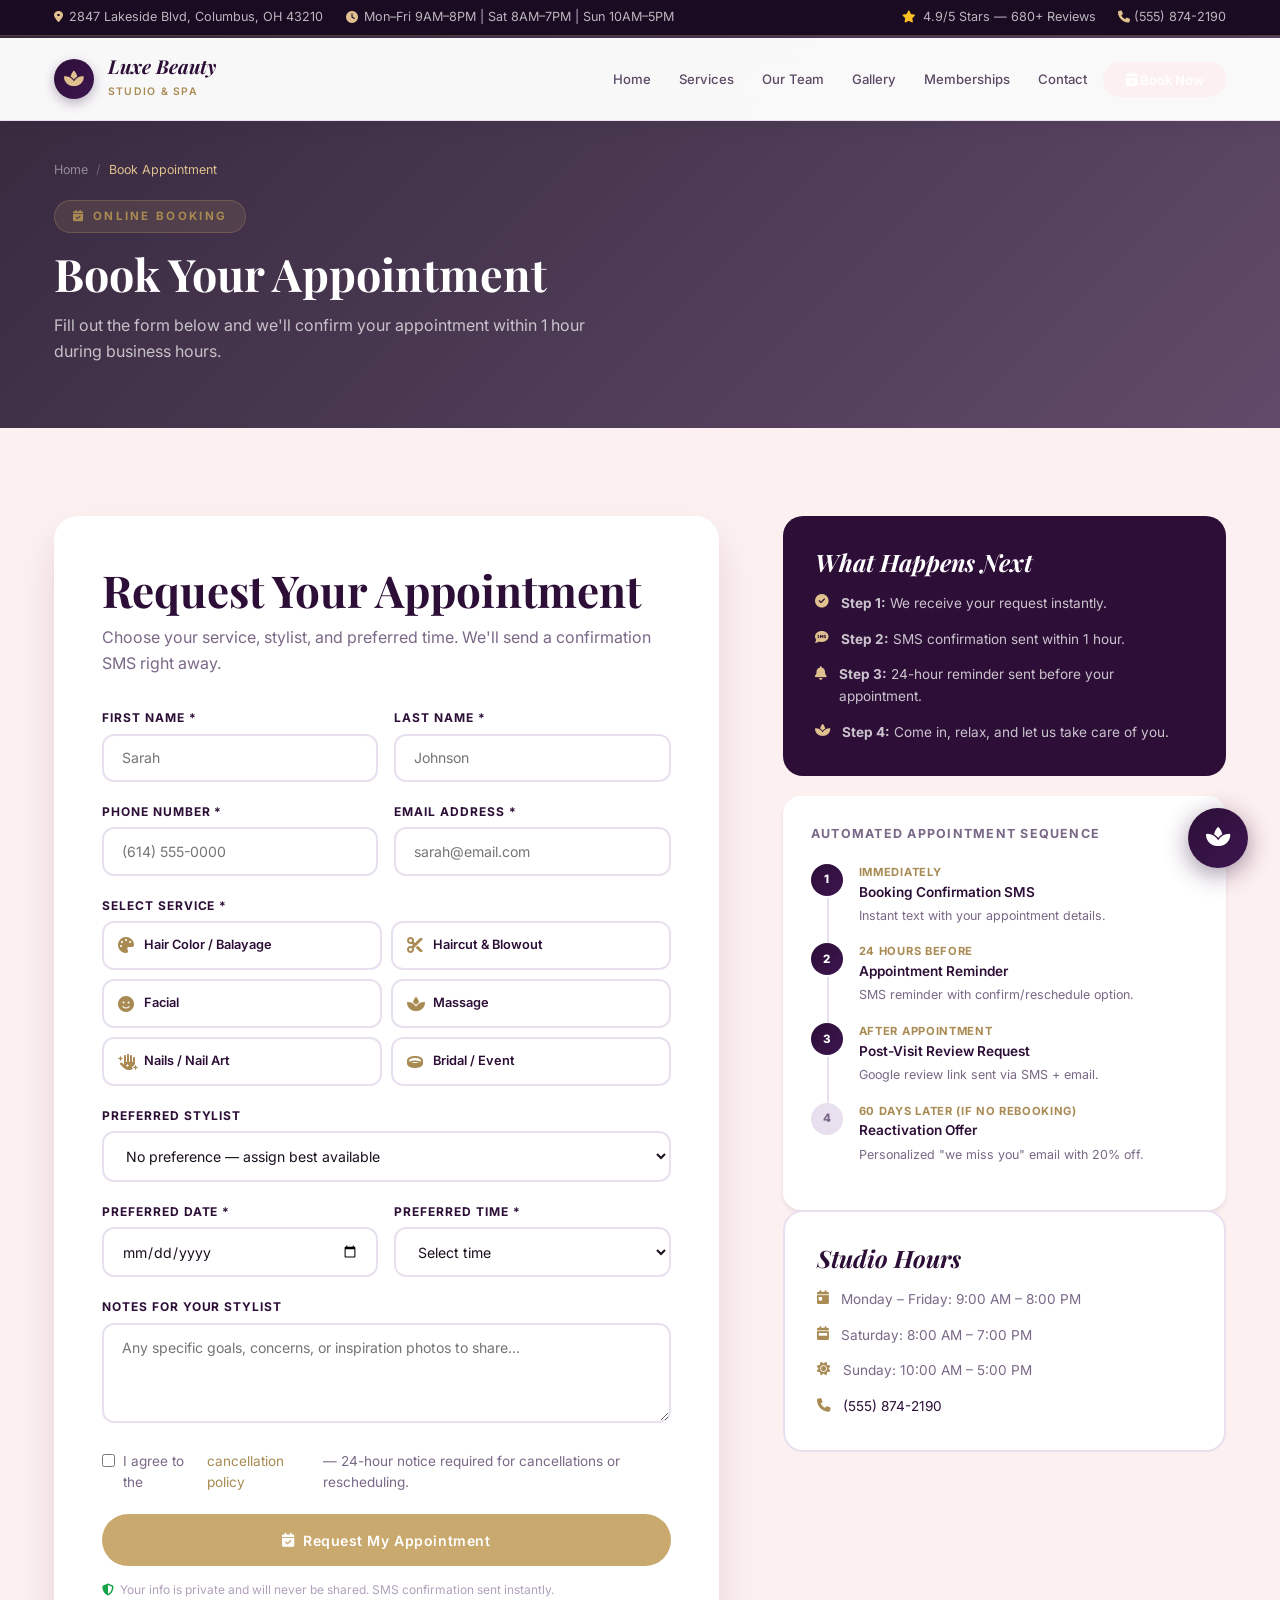
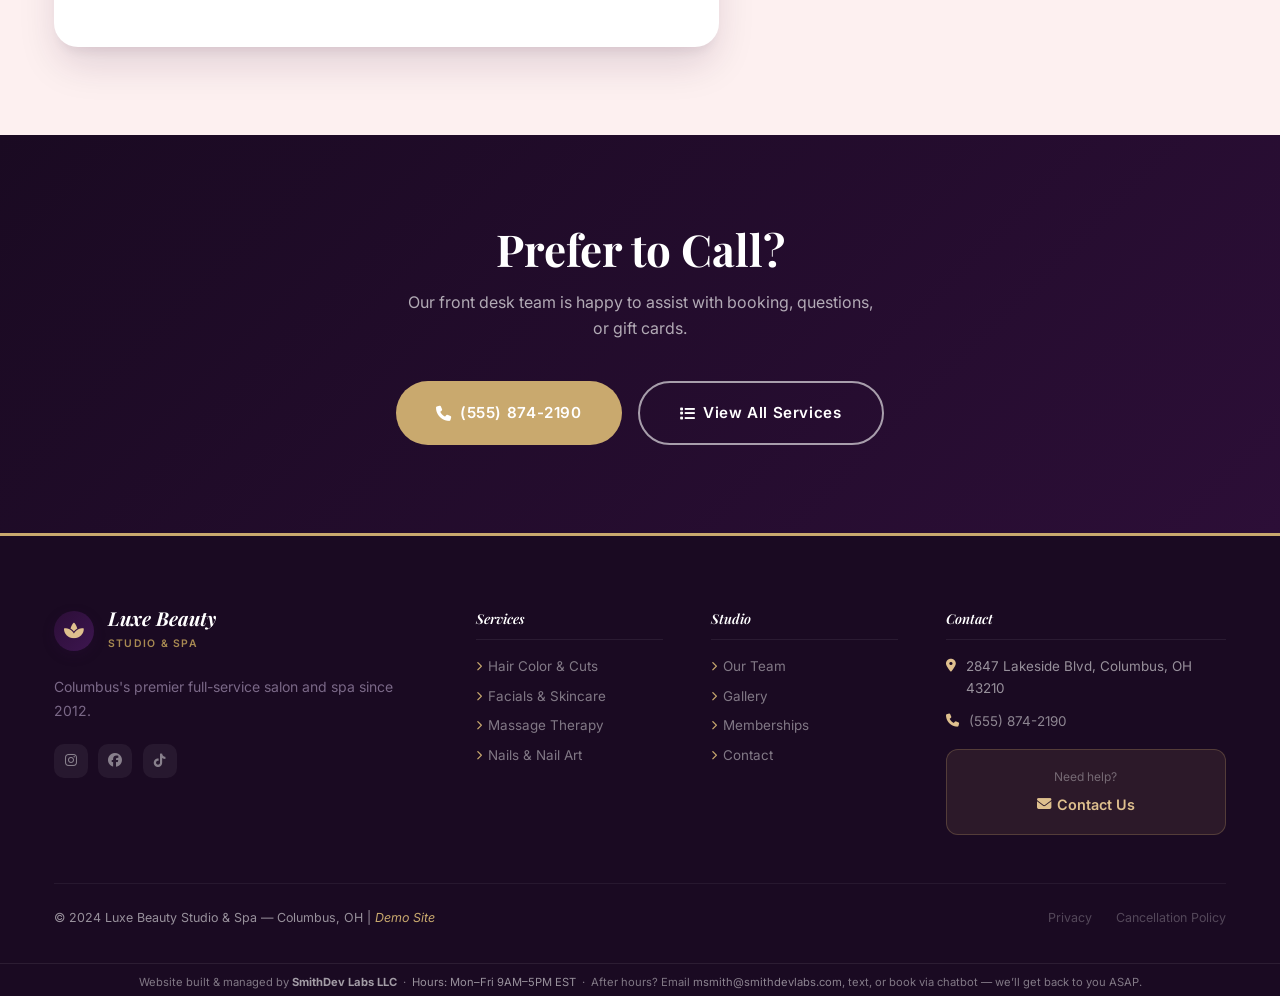
==== commit 9775f8f5: "Add SmithDev Labs business hours (Mon-Fri 9AM-5PM EST) to all page footers" ====
--- a/booking.html
+++ b/booking.html
@@ -247,7 +247,8 @@
       </div>
     </div>
     <div class="container"><div class="footer-bottom"><span>© 2024 Luxe Beauty Studio &amp; Spa — Columbus, OH | <em>Demo Site</em></span><div class="footer-bottom-links"><a href="#">Privacy</a><a href="#">Cancellation Policy</a></div></div></div>
-  </footer>
+    <div style="text-align:center;padding:10px 0 4px;font-size:0.7rem;color:rgba(255,255,255,0.45);border-top:1px solid rgba(255,255,255,0.08);margin-top:12px;">Website built &amp; managed by <strong style="color:rgba(255,255,255,0.6);">SmithDev Labs LLC</strong> &nbsp;&middot;&nbsp; <span style="color:rgba(255,255,255,0.55);">Hours: Mon&ndash;Fri 9AM&ndash;5PM EST</span> &nbsp;&middot;&nbsp; After hours? Email <a href="mailto:msmith@smithdevlabs.com" style="color:rgba(255,255,255,0.5);">msmith@smithdevlabs.com</a>, text, or book via chatbot &mdash; we&rsquo;ll get back to you ASAP.</div>
+</footer>
 
   <!-- MODALS -->
   <div id="bookingConfirmModal" class="modal-overlay">
